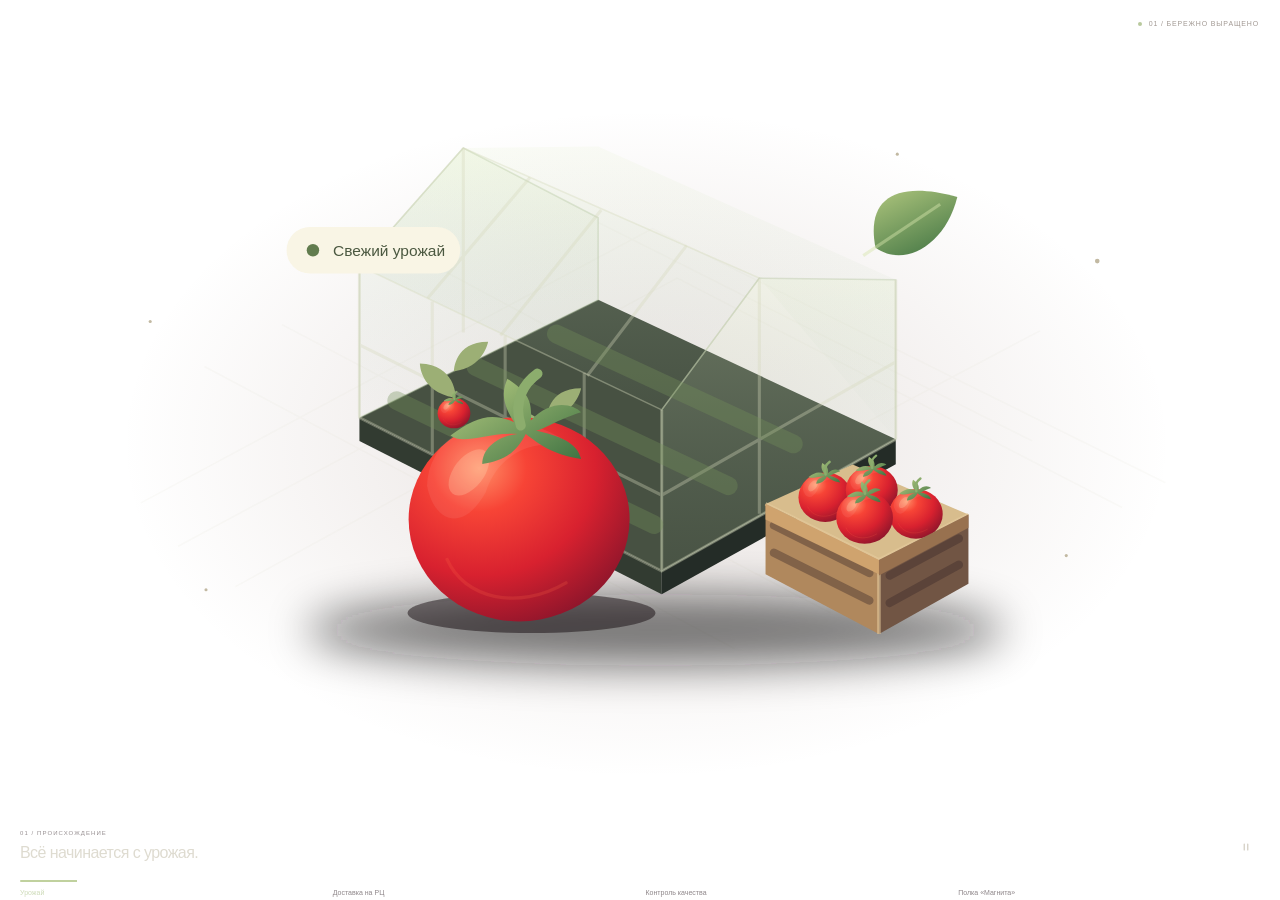
==== journey.html @ cbb05abf "Add files via upload" ====
<!doctype html>
<html lang="ru"><head><meta charset="utf-8"><meta name="viewport" content="width=device-width,initial-scale=1"><title>Магнит · Путь свежести</title><link rel="stylesheet" href="./assets/fonts/fonts.css"><link rel="stylesheet" href="./journey.css"></head>
<body>
<main class="film" id="film" data-scene="0" aria-label="Путь продукции от урожая до полки магазина">
 <div class="film-still-label" aria-hidden="true"><i></i><span id="chapter">01 / БЕРЕЖНО ВЫРАЩЕНО</span></div>
 <svg class="cinema" viewBox="0 0 800 430" fill="none" role="img" aria-label="Четыре сцены: урожай, доставка на распределительный центр, контроль качества и магазин Магнит">
  <defs>
   <radialGradient id="glow"><stop stop-color="#94776c" stop-opacity=".22"/><stop offset="1" stop-color="#94776c" stop-opacity="0"/></radialGradient>
   <radialGradient id="tomato" cx=".32" cy=".25" r=".82"><stop stop-color="#ff8e66"/><stop offset=".26" stop-color="#f74436"/><stop offset=".64" stop-color="#d8212f"/><stop offset="1" stop-color="#8e152b"/></radialGradient>
   <linearGradient id="fruitSide" x1="0" y1="0" x2="1" y2="1"><stop stop-color="#f34d38"/><stop offset="1" stop-color="#bd1830"/></linearGradient>
   <linearGradient id="leaf" x1="0" y1="0" x2="1" y2="1"><stop stop-color="#bace83"/><stop offset="1" stop-color="#3d7141"/></linearGradient>
   <linearGradient id="glass" x1="0" y1="0" x2="0" y2="1"><stop stop-color="#e1efc6" stop-opacity=".24"/><stop offset="1" stop-color="#95b2a0" stop-opacity=".025"/></linearGradient>
   <linearGradient id="white" x1="0" y1="0" x2="0" y2="1"><stop stop-color="#f8f4e9"/><stop offset="1" stop-color="#d6d5c5"/></linearGradient>
   <linearGradient id="plinth" x1="0" y1="0" x2="0" y2="1"><stop stop-color="#58434a"/><stop offset="1" stop-color="#352730"/></linearGradient>
   <linearGradient id="beam" x1="0" y1="0" x2="0" y2="1"><stop stop-color="#c6e5a0" stop-opacity="0"/><stop offset="1" stop-color="#c6e5a0" stop-opacity=".36"/></linearGradient>
   <filter id="shadow" x="-60%" y="-60%" width="240%" height="250%"><feGaussianBlur stdDeviation="14"/></filter>
   <filter id="softglow" x="-100%" y="-100%" width="300%" height="300%"><feGaussianBlur stdDeviation="5"/></filter>
   <g id="fruit">
    <ellipse cx="0" cy="7" rx="66" ry="61" fill="url(#tomato)"/>
    <path d="M-55-13C-53-54 0-63 33-36C9-42-12-33-20-9C-34 16-51 8-55-13Z" fill="#fff" opacity=".07"/>
    <ellipse cx="-30" cy="-21" rx="9" ry="16" transform="rotate(38 -30 -21)" fill="#ffebc9" opacity=".22"/>
    <path d="M-1-44C-20-45-33-37-41-43C-26-54-17-57-3-51C-12-65-9-72-7-77C5-69 8-64 7-52C19-65 32-62 37-57C21-52 16-47 10-46C23-43 35-39 37-29C19-32 12-38 4-44C-2-32-10-28-22-26C-22-36-12-43-1-44Z" fill="url(#leaf)"/>
    <path d="M1-49C-4-65 4-75 11-80" stroke="#8cad6d" stroke-width="6" stroke-linecap="round"/>
    <path d="M-43 31C-33 54-1 62 28 45" stroke="#fd6b49" stroke-width="2" stroke-linecap="round" opacity=".2"/>
   </g>
   <g id="crate">
    <path d="m0 19 73-33 97 42-75 38L0 19Z" fill="#d8bd8d"/>
    <path d="m0 19 95 47v62L0 78V19Z" fill="#b0885d"/>
    <path d="m95 66 75-38v58l-75 42V66Z" fill="#715544"/>
    <path d="m7 37 80 40m-80-17 80 40m17-21 58-31m-58 54 58-32" stroke="#3b2828" stroke-width="7" stroke-linecap="round" opacity=".4"/>
    <path d="m0 19 95 47 75-38M95 66v62" stroke="#e6cb9d" stroke-width="3" opacity=".6"/>
   </g>
   <g id="boxOfFruit"><use href="#crate"/><use href="#fruit" transform="translate(50 11) scale(.34)"/><use href="#fruit" transform="translate(89 5) scale(.33)"/><use href="#fruit" transform="translate(126 25) scale(.34)"/><use href="#fruit" transform="translate(83 28) scale(.36)"/><path d="m0 19 95 47v12L0 32V19Z" fill="#cfa36e"/><path d="m95 66 75-38v11l-75 40V66Z" fill="#98714f"/></g>
   <g id="check"><circle r="25" fill="#c7dca6"/><path d="m-11 0 7 7 15-16" stroke="#38583c" stroke-width="3" stroke-linecap="round" stroke-linejoin="round"/></g>
  </defs>
  <ellipse cx="404" cy="235" rx="338" ry="215" fill="url(#glow)"/>
  <g class="starfield" fill="#c2b9a2"><circle cx="84" cy="156" r="1"/><circle cx="695" cy="117" r="1.5"/><circle cx="675" cy="307" r="1"/><circle cx="120" cy="329" r="1"/><circle cx="566" cy="48" r="1"/></g>
  <g class="floor-grid" stroke="#c2b9a2" stroke-opacity=".065"><path d="m78 273 330-177 331 164M102 301 424 128l287 148M139 327 303 237m-1 113 356-188M119 185l342 182M258 115l330 177M169 158l354 186M373 92l280 141"/></g>
  <g class="scene scene-harvest">
   <ellipse cx="410" cy="355" rx="225" ry="23" fill="#0f0a0e" opacity=".55" filter="url(#shadow)"/>
   <g class="greenhouse">
    <path d="m219 218 154-76 192 90-151 85-195-99Z" fill="#475142"/>
    <path d="m219 218 195 99v15L219 233v-15Z" fill="#323b31"/><path d="m414 317 151-85v16l-151 84v-15Z" fill="#242c27"/>
    <path d="M219 218V120l67-76 87 45v53l-154 76Z" fill="url(#glass)" stroke="#b4c4a3" stroke-opacity=".44"/>
    <path d="m286 44 191 84 88 104V129L373 43 286 44Z" fill="url(#glass)" opacity=".6"/>
    <path d="m219 120 195 93 63-85L286 44l-67 76Z" fill="url(#glass)" stroke="#d5dabc" stroke-opacity=".4"/>
    <path d="M414 317V213l63-85 88 1v103l-151 85Z" fill="url(#glass)" stroke="#b4c4a3" stroke-opacity=".4"/>
    <path d="M219 120v98m195-5v104m151-188v103M286 44v119m191-35v152m-211-137v99m47-77v101m51-77v103M263 141l66-78m-19 102 65-81m-9 107 64-84M219 171l195 97 151-86M219 218l195 99 151-85" stroke="#d3d8bb" stroke-opacity=".35" stroke-width="2"/>
    <path d="m243 207 166 80m-115-102 163 77m-111-98 153 71" stroke="#73905b" stroke-width="12" stroke-linecap="round" opacity=".35"/>
    <g fill="#9caf75"><path d="M280 224v-60m0 41c-22-4-22-22-22-22 23 1 23 21 23 21m-1-16c19-2 22-19 22-19-22 0-22 19-22 19M340 254v-63m0 44c-22-4-22-22-22-22 23 1 23 21 23 21m-1-16c19-2 22-19 22-19-22 0-22 19-22 19"/></g>
    <use href="#fruit" transform="translate(280 214) scale(.16)"/><use href="#fruit" transform="translate(339 243) scale(.16)"/>
   </g>
   <g class="harvest-crate"><use href="#boxOfFruit" transform="translate(481 259) scale(.77)"/></g>
   <g class="hero-tomato"><ellipse cx="330" cy="344" rx="80" ry="13" fill="#160c10" opacity=".5"/><use href="#fruit" transform="translate(322 276) scale(1.08)"/></g>
   <g class="floating-leaf" transform="translate(560 73) rotate(25)"><path d="M0 43C-19 17-7-2 34-9 40 22 23 47 0 43Z" fill="url(#leaf)"/><path d="M-5 51 26 0" stroke="#d4e5ac" stroke-opacity=".45" stroke-width="2"/></g>
   <g class="scene-tag" transform="translate(172 95)"><rect width="112" height="30" rx="15" fill="#f9f5e5"/><circle cx="17" cy="15" r="4" fill="#627c4e"/><text x="30" y="19" fill="#4b5840" font-size="10">Свежий урожай</text></g>
  </g>
  <g class="scene scene-delivery">
   <ellipse cx="413" cy="353" rx="242" ry="25" fill="#0f0a0e" opacity=".6" filter="url(#shadow)"/>
   <path d="m120 296 273-139 302 145-281 114-294-120Z" fill="#392d32"/><path d="m161 298 183 78m-132-98 180 77" stroke="#837371" stroke-dasharray="17 15" stroke-width="2" opacity=".3"/>
   <g class="warehouse"><path d="m341 152 122-62 195 91-125 69-192-98Z" fill="#e0e1d2"/><path d="m341 152 192 98v100l-192-99v-99Z" fill="url(#white)"/><path d="m533 250 125-69v101l-125 68V250Z" fill="#a9b4a2"/>
    <path d="m341 164 192 98v12l-192-97v-13Z" fill="#db3e45"/><path d="m533 262 125-69v13l-125 68v-12Z" fill="#b82435"/>
    <path d="m366 208 63 32v53l-63-32v-53Z" fill="#5b6662"/><path d="m442 247 62 31v53l-62-31v-53Z" fill="#5b6662"/>
    <path d="m371 221 51 27m-51-18 51 27m-51-18 51 27m29-10 49 25m-49-16 49 25m-49-16 49 25" stroke="#a9b3a1" stroke-width="2" opacity=".55"/>
    <path d="m553 237 30-16v30l-30 17v-31Zm44-24 40-23v31l-40 24v-32Z" fill="#576d66"/><path d="m557 239 21-11m22-13 32-16" stroke="#ceddca" stroke-opacity=".4" stroke-width="3"/>
    <text x="377" y="200" transform="rotate(27 377 200)" fill="#63715f" font-size="12" font-weight="700" letter-spacing="2">РАСПРЕДЕЛИТЕЛЬНЫЙ ЦЕНТР</text>
   </g>
   <g class="delivery-truck"><ellipse cx="271" cy="339" rx="103" ry="11" fill="#190f17" opacity=".6"/><path d="m166 236 64-32 122 61-64 35-122-64Z" fill="#f1f0df"/><path d="m166 236 122 64v60l-122-65v-59Z" fill="#dbdfd0"/><path d="m288 300 64-35v57l-64 38v-60Z" fill="#b6bfae"/>
    <path d="m288 310 46-26 45 38-48 30-43-42Z" fill="#ef5552"/><path d="m288 310 43 42v39l-43-24v-57Z" fill="#dd3040"/><path d="m331 352 48-30v42l-48 27v-39Z" fill="#a71932"/>
    <path d="m298 314 28 25v15l-28-17v-23Z" fill="#526a68"/><path d="m337 348 33-20v19l-33 20v-19Z" fill="#829889"/>
    <path d="m338 376 32-19" stroke="#eeceb8" stroke-width="6"/><path d="m190 271 69 36" stroke="#d73543" stroke-width="25"/><text x="202" y="282" transform="rotate(28 202 282)" fill="#fff7e9" font-size="13" font-weight="700" letter-spacing="1">МАГНИТ</text>
    <ellipse cx="195" cy="313" rx="12" ry="17" fill="#22262a" transform="rotate(-15 195 313)"/><ellipse cx="195" cy="313" rx="5" ry="9" fill="#89908a" transform="rotate(-15 195 313)"/>
    <ellipse cx="313" cy="375" rx="12" ry="17" fill="#22262a" transform="rotate(-15 313 375)"/><ellipse cx="313" cy="375" rx="5" ry="9" fill="#89908a" transform="rotate(-15 313 375)"/>
   </g>
   <g class="dock-crate"><use href="#boxOfFruit" transform="translate(568 292) scale(.46)"/></g>
   <g class="scene-tag" transform="translate(230 113)"><rect width="145" height="32" rx="16" fill="#f9f5e5"/><circle cx="18" cy="16" r="4" fill="#d64345"/><text x="31" y="20" fill="#64544d" font-size="10">Поставка прибыла на РЦ</text></g>
   <path class="route-dash" d="m450 346 37 18 40-23" stroke="#bfd398" stroke-width="2" stroke-dasharray="5 6"/>
  </g>
  <g class="scene scene-quality">
   <ellipse cx="414" cy="353" rx="207" ry="21" fill="#0f0a0e" opacity=".55" filter="url(#shadow)"/>
   <g class="control-table"><path d="m230 270 163-82 198 91-167 94-194-103Z" fill="#e1e2cf"/><path d="m230 270 194 103v14L230 284v-14Z" fill="#b7baa7"/><path d="m424 373 167-94v14l-167 94v-14Z" fill="#8a9789"/><path d="M249 284v59l13 7v-59m143 80v52l14 7v-51m152-77v48l-12 9v-48" fill="#889387"/>
    <path d="m303 281 93-45 103 46-94 49-102-50Z" fill="#a0ada1"/><path d="m303 281 102 50v20l-102-51v-19Z" fill="#89988d"/><path d="m405 331 94-49v20l-94 49v-20Z" fill="#607c70"/>
    <path d="m354 316 37 18v10l-37-18v-10Z" fill="#31443a"/>
   </g>
   <g class="inspection-fruit"><use href="#fruit" transform="translate(400 206) scale(.96)"/></g>
   <g class="scan-apparatus"><path d="M290 207V129l111-57 125 58v86" stroke="#a8b99b" stroke-width="6" stroke-linecap="round"/><path d="m290 129 119 55 117-54" stroke="#d5ddc0" stroke-width="5" stroke-linecap="round"/>
    <g class="scan-plane"><path d="m288 164 115-56 124 59-118 64-121-67Z" fill="url(#beam)"/><path d="m288 164 121 67 118-64" stroke="#c8e89d" stroke-width="1.5"/><path d="m288 164 121 67 118-64" stroke="#c8e89d" stroke-width="5" filter="url(#softglow)" opacity=".6"/></g>
   </g>
   <g class="test-indicator temp-indicator" transform="translate(175 133)"><rect width="117" height="42" rx="10" fill="#f7f2e4"/><path d="M19 146"/><path d="M19 12a3 3 0 0 1 6 0v14a6 6 0 1 1-6 0V12Z" transform="translate(-4 -1)" stroke="#7b826c" stroke-width="1.4"/><text x="35" y="18" fill="#59664e" font-size="9">Температура</text><text x="35" y="30" fill="#949984" font-size="7">ВПТ · проверка</text></g>
   <g class="test-indicator brix-indicator" transform="translate(539 198)"><rect width="113" height="42" rx="10" fill="#f7f2e4"/><path d="m18 12-5 9a6 6 0 1 0 10 0l-5-9Z" stroke="#7b826c" stroke-width="1.4"/><text x="33" y="18" fill="#59664e" font-size="9">Параметры</text><text x="33" y="30" fill="#949984" font-size="7">Brix · качество</text></g>
   <g class="quality-gate" transform="translate(520 320)"><rect x="-62" y="-29" width="153" height="57" rx="13" fill="#384033" stroke="#a7bc8566"/><g class="gate-wait"><circle cx="-35" cy="0" r="16" fill="#706446"/><path d="M-40-2v-6a5 5 0 0 1 10 0v6m-12 0h14v12h-14Z" stroke="#efd9a7" stroke-width="1.5"/><text x="-10" y="-2" fill="#dedac4" font-size="9">Проход закрыт</text><text x="-10" y="12" fill="#9b9e87" font-size="7">Идёт проверка</text></g><g class="gate-success"><use href="#check" transform="translate(-34 0) scale(.65)"/><text x="-10" y="-2" fill="#d9e6be" font-size="9">Контроль пройден</text><text x="-10" y="12" fill="#9daf84" font-size="7">На полку разрешено</text></g></g>
  </g>
  <g class="scene scene-store">
   <ellipse cx="422" cy="355" rx="226" ry="26" fill="#0f0a0e" opacity=".55" filter="url(#shadow)"/>
   <path d="m198 297 210-110 232 111-205 123-237-124Z" fill="#4b4240"/>
   <g class="store-building"><path d="m274 152 143-72 195 91-144 78-194-97Z" fill="#e5e6d6"/><path d="m274 152 194 97v115l-194-97V152Z" fill="url(#white)"/><path d="m468 249 144-78v115l-144 78V249Z" fill="#a6b2a0"/>
    <path d="m263 156 205 102v31L263 187v-31Z" fill="#e73545"/><path d="m468 258 150-83v32l-150 83v-32Z" fill="#af2238"/>
    <text x="289" y="185" transform="rotate(27 289 185)" fill="#fff9ee" font-size="22" font-weight="700" letter-spacing="2.5">МАГНИТ</text>
    <path d="m291 211 43 22v62l-43-22v-62Zm52 27 49 24v62l-49-24v-62Zm59 30 47 23v62l-47-23v-62Z" fill="#667d6e"/>
    <path d="m294 216 15 7v52l-15-8v-51Zm111 57 13 7v52l-13-7v-52Z" fill="#a6bca4" opacity=".5"/>
    <path d="m301 248 24 12m-24 9 24 12m28-8 27 14m-27 8 27 14" stroke="#c0b591" stroke-width="4"/>
    <use href="#fruit" transform="translate(307 246) scale(.10)"/><use href="#fruit" transform="translate(318 252) scale(.10)"/><use href="#fruit" transform="translate(360 273) scale(.10)"/><use href="#fruit" transform="translate(373 279) scale(.10)"/>
    <path d="m494 246 94-51v69l-94 53v-71Z" fill="#698174"/><path d="m499 259 83-45m-83 61 83-45m-83 61 83-45" stroke="#bdc5a5" stroke-width="3"/>
   </g>
   <g class="store-fruit"><use href="#boxOfFruit" transform="translate(175 273) scale(.64)"/></g>
   <g class="store-seal" transform="translate(516 106)"><circle r="44" stroke="#c7dba2" stroke-opacity=".2"/><circle r="35" stroke="#c7dba2" stroke-opacity=".4"/><use href="#check"/></g>
   <g class="scene-tag" transform="translate(466 348)"><rect width="157" height="33" rx="16.5" fill="#c9dba9"/><path d="m17 17 4 4 8-10" stroke="#4d6845" stroke-width="1.5"/><text x="37" y="21" fill="#4d6845" font-size="10">Свежесть на вашей полке</text></g>
  </g>
 </svg>
 <div class="film-caption"><div><span id="sceneKicker">01 / ПРОИСХОЖДЕНИЕ</span><h2 id="sceneTitle">Всё начинается с урожая.</h2></div><button id="playToggle" type="button" aria-label="Поставить ролик на паузу" title="Пауза"><svg id="playGlyph" viewBox="0 0 20 20" aria-hidden="true"><path d="M7 5v10M13 5v10"/></svg></button></div>
 <div class="film-route" aria-label="Этапы ролика"><button type="button" data-goto="0" aria-label="Сцена 1: Урожай"><i></i><span>Урожай</span></button><button type="button" data-goto="1" aria-label="Сцена 2: Распределительный центр"><i></i><span>Доставка на РЦ</span></button><button type="button" data-goto="2" aria-label="Сцена 3: Контроль качества"><i></i><span>Контроль качества</span></button><button type="button" data-goto="3" aria-label="Сцена 4: Полка Магнита"><i></i><span>Полка «Магнита»</span></button></div>
 <p class="sr-only" id="filmDescription">Продукцию выращивают и доставляют на распределительный центр. Проверяют температуру и качество. Пока проверка не закончена, проход закрыт. После успешного контроля продукция поступает на полки магазина «Магнит».</p>
</main><script src="./journey.js"></script></body></html>
---- journey.css ----
*{box-sizing:border-box}html,body{margin:0;width:100%;height:100%;overflow:hidden;background:transparent;color:#f7f2e6;font-family:Manrope,"Segoe UI",Arial,sans-serif;-webkit-font-smoothing:antialiased}.film{height:100%;width:100%;position:relative;padding:0 20px 4px;display:flex;flex-direction:column}.film-still-label{position:absolute;top:20px;right:21px;display:flex;align-items:center;gap:7px;font-size:7px;letter-spacing:.12em;color:#a29993;z-index:2}.film-still-label i{width:4px;height:4px;border-radius:50%;background:#b9c99d}.cinema{width:100%;height:calc(100% - 86px);min-height:0;flex:1;overflow:visible}.cinema text{font-family:Manrope,"Segoe UI",Arial,sans-serif}.scene{opacity:0;transform:translateY(13px) scale(.97);transform-origin:400px 240px;transition:opacity .8s ease,transform 1.1s cubic-bezier(.16,1,.3,1);pointer-events:none}.film[data-scene="0"] .scene-harvest,.film[data-scene="1"] .scene-delivery,.film[data-scene="2"] .scene-quality,.film[data-scene="3"] .scene-store{opacity:1;transform:none}.hero-tomato{animation:fruit-float 5s ease-in-out infinite;transform-origin:320px 280px}.floating-leaf{animation:leaf-float 6s ease-in-out infinite;transform-box:fill-box;transform-origin:center}.scene-tag{opacity:0;transition:opacity .9s .45s}.film[data-scene="0"] .scene-harvest .scene-tag,.film[data-scene="1"] .scene-delivery .scene-tag,.film[data-scene="3"] .scene-store .scene-tag{opacity:1}.greenhouse{transform:translateY(8px);transition:transform 1.7s}.film[data-scene="0"] .greenhouse{transform:none}.delivery-truck{transform:translate(-100px,-50px);transition:transform 3s cubic-bezier(.22,1,.36,1)}.film[data-scene="1"] .delivery-truck{transform:none}.warehouse{transform:translateY(20px);transition:transform 1.3s}.film[data-scene="1"] .warehouse{transform:none}.dock-crate{opacity:0;transition:opacity 1s 1.4s}.film[data-scene="1"] .dock-crate{opacity:1}.route-dash{stroke-dashoffset:0;animation:route-move 1.5s linear infinite}.scan-plane{animation:scan 2.5s ease-in-out infinite}.test-indicator{opacity:0;transition:opacity .9s .7s}.brix-indicator{transition-delay:1.8s}.film[data-scene="2"] .test-indicator{opacity:1}.gate-success{opacity:0;transform:translateY(5px);transition:opacity .5s,transform .5s}.gate-wait{transition:opacity .35s}.film.approved .gate-success{opacity:1;transform:none}.film.approved .gate-wait{opacity:0}.film.approved .scan-plane{opacity:0;transition:opacity .5s}.store-building{transform:translateY(15px);transition:transform 1.4s cubic-bezier(.22,1,.36,1)}.film[data-scene="3"] .store-building{transform:none}.store-seal{opacity:0;transition:opacity 1s .4s}.film[data-scene="3"] .store-seal{opacity:1}.starfield{animation:stars 4s ease-in-out infinite}.film-caption{display:flex;align-items:center;justify-content:space-between;gap:15px;min-height:42px;flex-shrink:0}.film-caption>div>span{font-size:6px;letter-spacing:.18em;color:#968e90;display:block;margin-bottom:7px}.film-caption h2{margin:0;font-weight:500;font-size:16px;letter-spacing:-.035em;line-height:1.3;color:#dedbd0}.film-caption button{width:29px;height:29px;flex-shrink:0;border-radius:50%;border:1px solid #ffffff25;background:none;color:#c9c3b5;display:grid;place-items:center;cursor:pointer;transition:background .2s}.film-caption button:hover{background:#ffffff0f}.film-caption svg{width:12px;height:12px;fill:none;stroke:currentColor;stroke-width:1.7;stroke-linecap:round}.film-route{display:grid;grid-template-columns:repeat(4,minmax(0,1fr));gap:11px;margin-top:12px;flex-shrink:0}.film-route button{position:relative;background:none;border:0;text-align:left;color:#8d8588;font:inherit;padding:0;cursor:pointer}.film-route button>i{display:block;height:2px;background:#ffffff18;border-radius:4px;position:relative;overflow:hidden}.film-route button>i:after{content:"";display:block;width:var(--progress,0%);height:100%;background:#c0d19e}.film-route button>span{font-size:7px;white-space:nowrap;display:block;margin-top:7px}.film-route button.active{color:#cedbb9}.film-route button:focus-visible,.film-caption button:focus-visible{outline:2px solid #bcd398;outline-offset:4px}.film.paused *{animation-play-state:paused!important}.sr-only{position:absolute;width:1px;height:1px;padding:0;overflow:hidden;clip:rect(0,0,0,0);white-space:nowrap}@keyframes fruit-float{50%{transform:translateY(-7px) rotate(2deg)}}@keyframes leaf-float{50%{translate:0 -10px;rotate:8deg}}@keyframes scan{0%,100%{transform:translateY(0)}50%{transform:translateY(107px)}}@keyframes route-move{to{stroke-dashoffset:-22}}@keyframes stars{50%{opacity:.4}}@media(max-width:470px){.film{padding:0 15px 5px}.film-still-label{top:17px;right:16px;font-size:5px}.film-caption h2{font-size:13px}.film-caption>div>span{font-size:5px;margin-bottom:5px}.film-route{gap:8px;margin-top:9px}.film-route button>span{font-size:6px;margin-top:6px}.cinema{height:calc(100% - 76px)}.film-caption{min-height:35px}.film-caption button{height:26px;width:26px}}@media(prefers-reduced-motion:reduce){*,*:before,*:after{animation:none!important;transition:none!important}.delivery-truck,.store-building,.greenhouse{transform:none}.film[data-scene="2"] .test-indicator{opacity:1}}
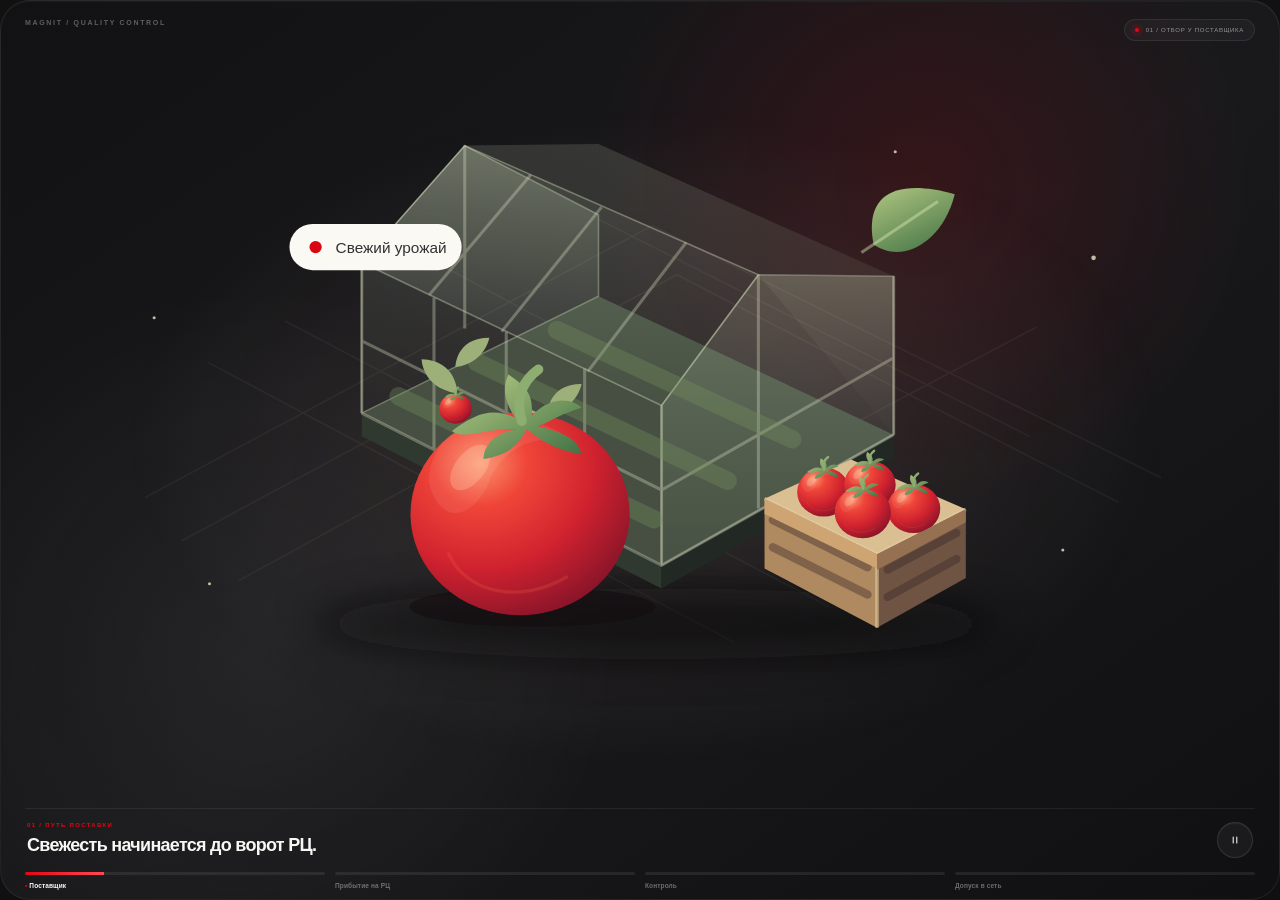
==== commit 64642003: "Add files via upload" ====
--- a/journey.html
+++ b/journey.html
@@ -1,8 +1,8 @@
 <!doctype html>
-<html lang="ru"><head><meta charset="utf-8"><meta name="viewport" content="width=device-width,initial-scale=1"><title>Магнит · Путь свежести</title><link rel="stylesheet" href="./assets/fonts/fonts.css"><link rel="stylesheet" href="./journey.css"></head>
+<html lang="ru"><head><meta charset="utf-8"><meta name="viewport" content="width=device-width,initial-scale=1"><title>Магнит · Контроль свежести</title><link rel="stylesheet" href="./assets/fonts/fonts.css"><link rel="stylesheet" href="./journey.css"><link rel="stylesheet" href="./journey-next.css?v=90"></head>
 <body>
 <main class="film" id="film" data-scene="0" aria-label="Путь продукции от урожая до полки магазина">
- <div class="film-still-label" aria-hidden="true"><i></i><span id="chapter">01 / БЕРЕЖНО ВЫРАЩЕНО</span></div>
+ <div class="film-still-label" aria-hidden="true"><i></i><span id="chapter">01 / ОТБОР У ПОСТАВЩИКА</span></div>
  <svg class="cinema" viewBox="0 0 800 430" fill="none" role="img" aria-label="Четыре сцены: урожай, доставка на распределительный центр, контроль качества и магазин Магнит">
   <defs>
    <radialGradient id="glow"><stop stop-color="#94776c" stop-opacity=".22"/><stop offset="1" stop-color="#94776c" stop-opacity="0"/></radialGradient>
@@ -107,7 +107,7 @@
    <g class="scene-tag" transform="translate(466 348)"><rect width="157" height="33" rx="16.5" fill="#c9dba9"/><path d="m17 17 4 4 8-10" stroke="#4d6845" stroke-width="1.5"/><text x="37" y="21" fill="#4d6845" font-size="10">Свежесть на вашей полке</text></g>
   </g>
  </svg>
- <div class="film-caption"><div><span id="sceneKicker">01 / ПРОИСХОЖДЕНИЕ</span><h2 id="sceneTitle">Всё начинается с урожая.</h2></div><button id="playToggle" type="button" aria-label="Поставить ролик на паузу" title="Пауза"><svg id="playGlyph" viewBox="0 0 20 20" aria-hidden="true"><path d="M7 5v10M13 5v10"/></svg></button></div>
- <div class="film-route" aria-label="Этапы ролика"><button type="button" data-goto="0" aria-label="Сцена 1: Урожай"><i></i><span>Урожай</span></button><button type="button" data-goto="1" aria-label="Сцена 2: Распределительный центр"><i></i><span>Доставка на РЦ</span></button><button type="button" data-goto="2" aria-label="Сцена 3: Контроль качества"><i></i><span>Контроль качества</span></button><button type="button" data-goto="3" aria-label="Сцена 4: Полка Магнита"><i></i><span>Полка «Магнита»</span></button></div>
- <p class="sr-only" id="filmDescription">Продукцию выращивают и доставляют на распределительный центр. Проверяют температуру и качество. Пока проверка не закончена, проход закрыт. После успешного контроля продукция поступает на полки магазина «Магнит».</p>
-</main><script src="./journey.js"></script></body></html>
+ <div class="film-caption"><div><span id="sceneKicker">01 / ПУТЬ ПОСТАВКИ</span><h2 id="sceneTitle">Свежесть начинается до ворот РЦ.</h2></div><button id="playToggle" type="button" aria-label="Поставить ролик на паузу" title="Пауза"><svg id="playGlyph" viewBox="0 0 20 20" aria-hidden="true"><path d="M7 5v10M13 5v10"/></svg></button></div>
+ <div class="film-route" aria-label="Этапы ролика"><button type="button" data-goto="0" aria-label="Сцена 1: Урожай"><i></i><span>Поставщик</span></button><button type="button" data-goto="1" aria-label="Сцена 2: Распределительный центр"><i></i><span>Прибытие на РЦ</span></button><button type="button" data-goto="2" aria-label="Сцена 3: Контроль качества"><i></i><span>Контроль</span></button><button type="button" data-goto="3" aria-label="Сцена 4: Полка Магнита"><i></i><span>Допуск в сеть</span></button></div>
+ <p class="sr-only" id="filmDescription">Поставка проходит путь от поставщика до распределительного центра. На РЦ проверяются условия поставки, температура и качество. Только после успешного контроля продукция получает допуск в сеть «Магнит».</p>
+</main><script src="./journey.js?v=90"></script></body></html>
--- a/journey-next.css
+++ b/journey-next.css
@@ -0,0 +1,12 @@
+:root{color-scheme:dark}html,body{background:transparent}.film{isolation:isolate;padding:8px 24px 10px;border-radius:30px;background:radial-gradient(circle at 72% 20%,rgba(227,6,19,.14),transparent 28%),radial-gradient(circle at 20% 72%,rgba(255,255,255,.055),transparent 30%),linear-gradient(145deg,#121214 0%,#19191c 52%,#101012 100%);border:1px solid rgba(255,255,255,.07);box-shadow:inset 0 1px rgba(255,255,255,.035),0 34px 80px rgba(0,0,0,.22);overflow:hidden}
+.film:before{content:"";position:absolute;inset:0;z-index:-1;pointer-events:none;background:linear-gradient(110deg,transparent 20%,rgba(255,255,255,.025) 42%,transparent 62%);transform:translateX(-100%);animation:film-sheen 10s ease-in-out infinite}
+.film:after{content:"MAGNIT / QUALITY CONTROL";position:absolute;left:24px;top:18px;font-size:7px;font-weight:800;letter-spacing:.24em;color:rgba(255,255,255,.32);z-index:3}
+.film-still-label{top:18px;right:24px;padding:7px 10px;border:1px solid rgba(255,255,255,.08);border-radius:999px;background:rgba(255,255,255,.035);backdrop-filter:blur(12px);font-size:6px;color:rgba(255,255,255,.54)}.film-still-label i{background:#e30613;box-shadow:0 0 0 4px rgba(227,6,19,.12)}
+.cinema{filter:saturate(.92) contrast(1.03)}.scene{opacity:0;filter:blur(8px);transform:translateY(18px) scale(.955);transition:opacity .65s ease,filter .9s ease,transform 1.05s cubic-bezier(.16,1,.3,1)}.film[data-scene="0"] .scene-harvest,.film[data-scene="1"] .scene-delivery,.film[data-scene="2"] .scene-quality,.film[data-scene="3"] .scene-store{opacity:1;filter:none;transform:none}
+.scene-tag rect{fill:#f7f5ef}.scene-tag text{fill:#343438}.scene-tag circle{fill:#e30613}.route-dash{stroke:#f0646e;stroke-width:2.6}.scan-plane{filter:drop-shadow(0 0 10px rgba(211,235,168,.2))}.quality-gate{filter:drop-shadow(0 10px 25px rgba(0,0,0,.2))}.store-seal{filter:drop-shadow(0 0 18px rgba(199,220,166,.16))}
+.film-caption{position:relative;min-height:54px;padding:8px 2px 0;border-top:1px solid rgba(255,255,255,.07)}.film-caption>div>span{font-size:6px;font-weight:800;letter-spacing:.22em;color:#e30613;margin-bottom:6px}.film-caption h2{font-size:18px;font-weight:650;letter-spacing:-.04em;color:#f7f7f4}.film-caption button{width:36px;height:36px;border-color:rgba(255,255,255,.11);background:rgba(255,255,255,.045);color:#fff;box-shadow:inset 0 1px rgba(255,255,255,.05)}.film-caption button:hover{background:#e30613;border-color:#e30613;transform:translateY(-1px)}
+.film-route{gap:10px;margin-top:10px}.film-route button{color:rgba(255,255,255,.38)}.film-route button>i{height:3px;background:rgba(255,255,255,.08)}.film-route button>i:after{background:linear-gradient(90deg,#e30613,#ff4a55);box-shadow:0 0 14px rgba(227,6,19,.34);transition:width .12s linear}.film-route button>span{font-size:6.5px;font-weight:700;letter-spacing:.02em;margin-top:7px}.film-route button.active{color:#fff}.film-route button.active>span:before{content:"• ";color:#e30613}.film-route button:focus-visible,.film-caption button:focus-visible{outline-color:#e30613}
+.hero-tomato{animation-duration:6.8s}.floating-leaf{animation-duration:8s}.starfield{animation-duration:6s}.delivery-truck{transition-duration:2.35s}.scan-plane{animation-duration:2.1s}.store-building{transition-duration:1.1s}
+@keyframes film-sheen{0%,72%,100%{transform:translateX(-110%)}85%{transform:translateX(110%)}}
+@media(max-width:600px){.film{padding:7px 14px 8px;border-radius:22px}.film:after{left:15px;top:14px;font-size:5px}.film-still-label{top:12px;right:14px;padding:6px 8px}.film-caption h2{font-size:14px}.film-route button>span{font-size:5.5px;white-space:normal}.film-caption button{width:32px;height:32px}.cinema{height:calc(100% - 86px)}}
+@media(prefers-reduced-motion:reduce){.film:before{display:none}.scene{filter:none}.film-route button>i:after{transition:none}}
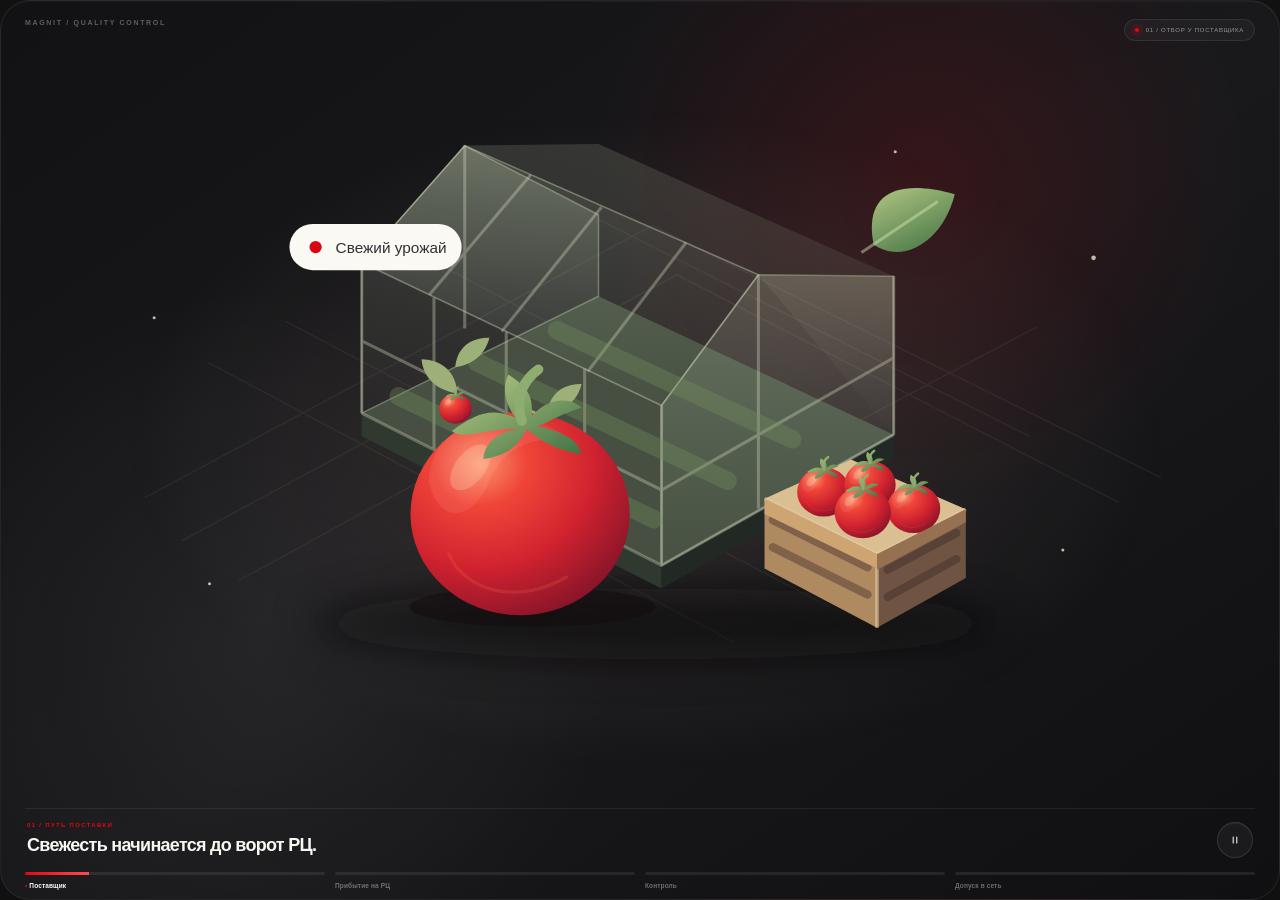
==== commit 84f51413: "Add files via upload" ====
--- a/journey.html
+++ b/journey.html
@@ -63,7 +63,7 @@
     <path d="m366 208 63 32v53l-63-32v-53Z" fill="#5b6662"/><path d="m442 247 62 31v53l-62-31v-53Z" fill="#5b6662"/>
     <path d="m371 221 51 27m-51-18 51 27m-51-18 51 27m29-10 49 25m-49-16 49 25m-49-16 49 25" stroke="#a9b3a1" stroke-width="2" opacity=".55"/>
     <path d="m553 237 30-16v30l-30 17v-31Zm44-24 40-23v31l-40 24v-32Z" fill="#576d66"/><path d="m557 239 21-11m22-13 32-16" stroke="#ceddca" stroke-opacity=".4" stroke-width="3"/>
-    <text x="377" y="200" transform="rotate(27 377 200)" fill="#63715f" font-size="12" font-weight="700" letter-spacing="2">РАСПРЕДЕЛИТЕЛЬНЫЙ ЦЕНТР</text>
+    <g class="warehouse-sign" transform="translate(384 193)"><rect width="140" height="24" rx="4" fill="#dde0d2" opacity=".95"/><text x="70" y="10" text-anchor="middle" fill="#60705f" font-size="7.5" font-weight="700" letter-spacing="1.1">РАСПРЕДЕЛИТЕЛЬНЫЙ</text><text x="70" y="18" text-anchor="middle" fill="#60705f" font-size="7.5" font-weight="700" letter-spacing="1.1">ЦЕНТР</text></g>
    </g>
    <g class="delivery-truck"><ellipse cx="271" cy="339" rx="103" ry="11" fill="#190f17" opacity=".6"/><path d="m166 236 64-32 122 61-64 35-122-64Z" fill="#f1f0df"/><path d="m166 236 122 64v60l-122-65v-59Z" fill="#dbdfd0"/><path d="m288 300 64-35v57l-64 38v-60Z" fill="#b6bfae"/>
     <path d="m288 310 46-26 45 38-48 30-43-42Z" fill="#ef5552"/><path d="m288 310 43 42v39l-43-24v-57Z" fill="#dd3040"/><path d="m331 352 48-30v42l-48 27v-39Z" fill="#a71932"/>
--- a/journey-next.css
+++ b/journey-next.css
@@ -10,3 +10,5 @@
 @keyframes film-sheen{0%,72%,100%{transform:translateX(-110%)}85%{transform:translateX(110%)}}
 @media(max-width:600px){.film{padding:7px 14px 8px;border-radius:22px}.film:after{left:15px;top:14px;font-size:5px}.film-still-label{top:12px;right:14px;padding:6px 8px}.film-caption h2{font-size:14px}.film-route button>span{font-size:5.5px;white-space:normal}.film-caption button{width:32px;height:32px}.cinema{height:calc(100% - 86px)}}
 @media(prefers-reduced-motion:reduce){.film:before{display:none}.scene{filter:none}.film-route button>i:after{transition:none}}
+
+.warehouse-sign rect{stroke:#cfd3c4;stroke-width:1}.warehouse-sign text{dominant-baseline:middle;text-rendering:geometricPrecision}
